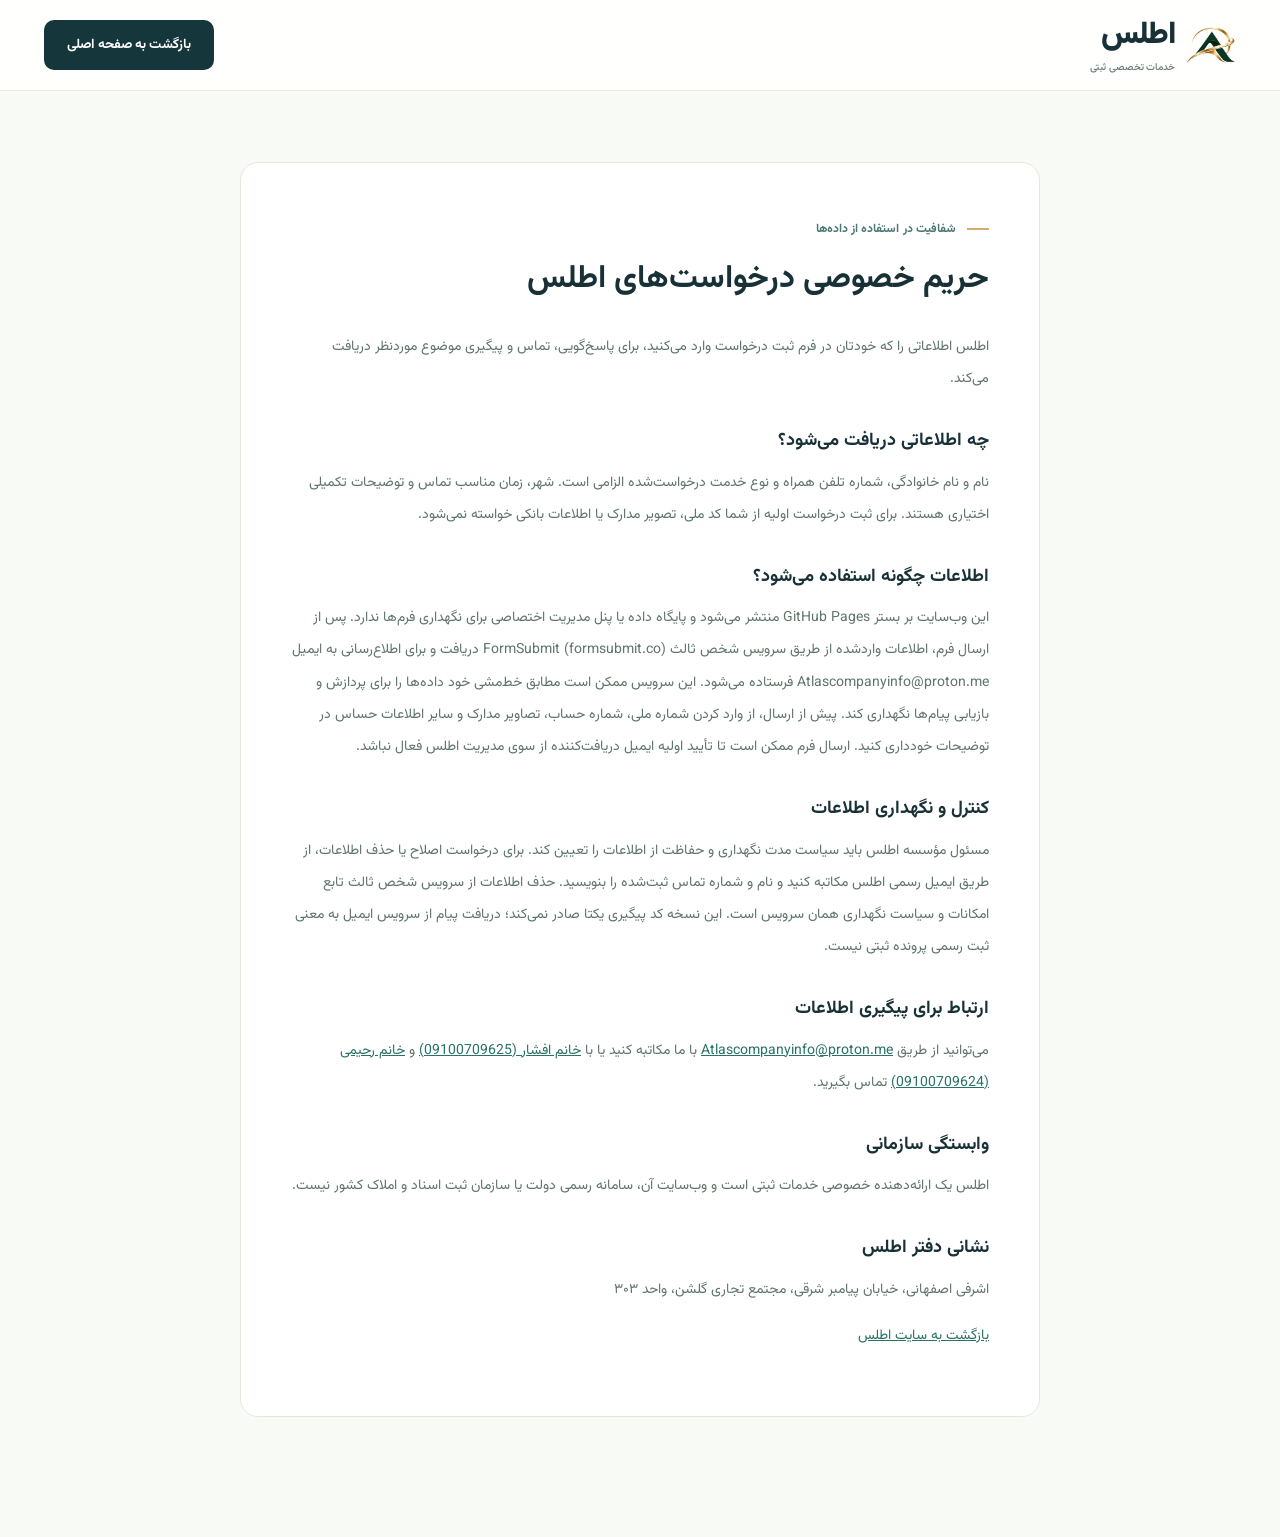
==== privacy.html @ 928f332f "v.1" ====
<!doctype html><html lang="fa" dir="rtl"><head><meta charset="utf-8"><meta name="viewport" content="width=device-width, initial-scale=1"><meta name="robots" content="noindex"><title>حریم خصوصی | اطلس</title><link rel="preconnect" href="https://fonts.googleapis.com"><link rel="preconnect" href="https://fonts.gstatic.com" crossorigin><link href="https://fonts.googleapis.com/css2?family=Vazirmatn:wght@300;400;500;600;700;800;900&display=swap" rel="stylesheet"><link rel="stylesheet" href="assets/style.css"><link rel="icon" href="assets/favicon.png" type="image/png"></head><body><header class="site-header"><div class="container header-inner"><a class="brand" href="index.html"><span class="brand-mark brand-mark--logo" aria-hidden="true"><img src="assets/atlas-mark.webp" alt="" width="50" height="50" /></span><span class="brand-text"><strong>اطلس</strong><small>خدمات تخصصی ثبتی</small></span></a><a class="button button--header" href="index.html">بازگشت به صفحه اصلی</a></div></header><main class="privacy-main"><div class="container"><article class="privacy-article"><div class="eyebrow eyebrow--dark"><span class="eyebrow__line"></span> شفافیت در استفاده از داده‌ها</div><h1>حریم خصوصی درخواست‌های اطلس</h1><p>اطلس اطلاعاتی را که خودتان در فرم ثبت درخواست وارد می‌کنید، برای پاسخ‌گویی، تماس و پیگیری موضوع موردنظر دریافت می‌کند.</p><h2>چه اطلاعاتی دریافت می‌شود؟</h2><p>نام و نام خانوادگی، شماره تلفن همراه و نوع خدمت درخواست‌شده الزامی است. شهر، زمان مناسب تماس و توضیحات تکمیلی اختیاری هستند. برای ثبت درخواست اولیه از شما کد ملی، تصویر مدارک یا اطلاعات بانکی خواسته نمی‌شود.</p><h2>اطلاعات چگونه استفاده می‌شود؟</h2><p>این وب‌سایت بر بستر GitHub Pages منتشر می‌شود و پایگاه داده یا پنل مدیریت اختصاصی برای نگهداری فرم‌ها ندارد. پس از ارسال فرم، اطلاعات واردشده از طریق سرویس شخص ثالث FormSubmit (formsubmit.co) دریافت و برای اطلاع‌رسانی به ایمیل Atlascompanyinfo@proton.me فرستاده می‌شود. این سرویس ممکن است مطابق خط‌مشی خود داده‌ها را برای پردازش و بازیابی پیام‌ها نگهداری کند. پیش از ارسال، از وارد کردن شماره ملی، شماره حساب، تصاویر مدارک و سایر اطلاعات حساس در توضیحات خودداری کنید. ارسال فرم ممکن است تا تأیید اولیه ایمیل دریافت‌کننده از سوی مدیریت اطلس فعال نباشد.</p><h2>کنترل و نگهداری اطلاعات</h2><p>مسئول مؤسسه اطلس باید سیاست مدت نگهداری و حفاظت از اطلاعات را تعیین کند. برای درخواست اصلاح یا حذف اطلاعات، از طریق ایمیل رسمی اطلس مکاتبه کنید و نام و شماره تماس ثبت‌شده را بنویسید. حذف اطلاعات از سرویس شخص ثالث تابع امکانات و سیاست نگهداری همان سرویس است. این نسخه کد پیگیری یکتا صادر نمی‌کند؛ دریافت پیام از سرویس ایمیل به معنی ثبت رسمی پرونده ثبتی نیست.</p><h2>ارتباط برای پیگیری اطلاعات</h2><p>می‌توانید از طریق <a href="mailto:Atlascompanyinfo@proton.me">Atlascompanyinfo@proton.me</a> با ما مکاتبه کنید یا با <a href="tel:+989100709625">خانم افشار (09100709625)</a> و <a href="tel:+989100709624">خانم رحیمی (09100709624)</a> تماس بگیرید.</p><h2>وابستگی سازمانی</h2><p>اطلس یک ارائه‌دهنده خصوصی خدمات ثبتی است و وب‌سایت آن، سامانه رسمی دولت یا سازمان ثبت اسناد و املاک کشور نیست.</p><h2>نشانی دفتر اطلس</h2><p>اشرفی اصفهانی، خیابان پیامبر شرقی، مجتمع تجاری گلشن، واحد ۳۰۳</p><p><a href="index.html">بازگشت به سایت اطلس</a></p></article></div></main></body></html>
---- assets/style.css ----
:root{--atlas-font:"Vazirmatn","Noto Sans Arabic",Tahoma,Arial,sans-serif;--forest:#15363a;--forest-dark:#102d31;--forest-ink:#0d262a;--teal:#28686a;--gold:#d0ad73;--gold-light:#e9cf9d;--sand:#f7f7f2;--warm:#f5f0e6;--paper:#fffefa;--white:#fff;--ink:#183137;--ink-mid:#48595b;--muted:#69797a;--line:#e4e9e5;--light-green:#e5f0ec;--radius:18px;--shadow:0 22px 55px rgba(16,48,49,.075)}
*,*::before,*::after{box-sizing:border-box}
html{scroll-behavior:smooth;scroll-padding-top:110px}
body{margin:0;background:var(--white);font-family:var(--atlas-font);color:var(--ink);line-height:1.85;font-size:15px;-webkit-font-smoothing:antialiased}
a{text-decoration:none;color:inherit}button,input,textarea,select{font:inherit;font-family:var(--atlas-font)}button{cursor:pointer}svg{display:block}::selection{color:var(--forest-dark);background:#d5e9db}
.container{width:min(100% - 64px,1192px);margin-inline:auto}
.icon{height:22px;width:22px;flex:none;stroke:currentColor;fill:none;stroke-linecap:round;stroke-linejoin:round;stroke-width:1.75}
.icon--small{height:17px;width:17px}.icon--tiny{height:14px;width:14px}
.skip-link{position:fixed;z-index:2000;top:-100px;right:20px;background:var(--white);padding:12px 18px;border:2px solid var(--gold)}.skip-link:focus{top:12px}
:focus-visible{outline:3px solid #c99c52;outline-offset:4px}
.announcement{background:var(--forest-dark);color:#d3dfd9;font-size:12px}
.announcement__inner{display:flex;justify-content:space-between;align-items:center;gap:15px;min-height:39px}
.announcement__tag{font-weight:500}.announcement__star{color:var(--gold);margin-inline-end:8px}.announcement a{display:inline-flex;align-items:center;gap:8px;transition:color .2s}.announcement a:hover{color:var(--gold-light)}
.site-header{height:90px;background:rgba(255,255,253,.98);position:sticky;top:0;z-index:110;box-shadow:0 1px 0 rgba(16,45,49,.06)}
.header-inner{height:100%;display:flex;align-items:center;justify-content:space-between;gap:34px}
.brand{display:inline-flex;align-items:center;gap:11px;min-width:max-content}.brand-mark{display:inline-flex;width:50px;height:50px;border-radius:15px;position:relative;align-items:center;justify-content:center;background:var(--forest);overflow:hidden}
.brand-mark::before{content:"";position:absolute;width:30px;height:30px;border:1.8px solid var(--gold-light);border-radius:50%;transform:rotate(-23deg)}
.brand-mark__orb{width:14px;height:30px;border:1.5px solid var(--gold-light);border-radius:50%;transform:rotate(27deg);position:absolute}.brand-mark__line{height:1.5px;width:30px;background:var(--gold-light);position:absolute;transform:rotate(-17deg)}
.brand-mark::after{content:"";position:absolute;width:6px;height:6px;border-radius:50%;background:var(--gold-light);right:10px;top:10px}
.brand-text{display:flex;flex-direction:column;line-height:1.3;gap:5px}.brand-text strong{font-weight:900;letter-spacing:-.9px;font-size:31px}.brand-text small{font-size:10px;font-weight:500;color:var(--muted);letter-spacing:-.1px}
.primary-nav{display:flex;align-items:center;gap:38px;margin-right:auto}.primary-nav a{font-size:13px;font-weight:600;color:#45565a;transition:color .2s}.primary-nav a:hover{color:#ba884b}
.button{display:inline-flex;align-items:center;justify-content:center;gap:14px;border:1px solid transparent;border-radius:10px;padding:12px 24px;font-weight:700;font-size:13.5px;line-height:1.8;transition:transform .22s,background .22s,box-shadow .22s,border-color .22s;color:var(--forest-dark)}
.button:hover{transform:translateY(-2px)}.button--header{background:var(--forest);color:var(--white);min-height:47px;padding-inline:22px}.button--header:hover{background:var(--teal)}.menu-toggle{display:none;border:0;background:none;padding:13px}
.menu-toggle span{display:block;width:23px;height:2px;background:var(--forest);margin:5px 0;border-radius:2px;transition:transform .2s,opacity .2s}
.hero{background:var(--warm);position:relative;overflow:hidden}.hero-grain{position:absolute;inset:0;opacity:.45;pointer-events:none;background-image:linear-gradient(90deg,rgba(255,255,255,.25) 1px,transparent 1px),linear-gradient(rgba(255,255,255,.2) 1px,transparent 1px);background-size:78px 78px}
.hero-grid{display:grid;grid-template-columns:1.06fr .94fr;align-items:center;gap:52px;min-height:620px;padding-block:72px 81px;position:relative}
.hero-content{padding:16px 0 12px;position:relative;z-index:1}.eyebrow{display:inline-flex;align-items:center;gap:11px;letter-spacing:.05px;font-size:12px;font-weight:700;color:#64877f}.eyebrow__line{width:22px;height:2px;background:var(--gold);display:inline-block}.eyebrow--dark{color:#4a7773}.eyebrow--light{color:#dec69a}
h1,h2,h3,p{margin-top:0}.hero h1{font-size:clamp(36px,3.55vw,57px);line-height:1.62;letter-spacing:-2.25px;margin:19px 0 19px;font-weight:900;color:var(--forest-dark);max-width:630px}.hero h1 span{display:block;color:#b28b55}
.hero-description{font-size:15.5px;line-height:2.18;color:#61706b;max-width:505px;margin-bottom:29px;font-weight:400}
.hero-actions{display:flex;gap:17px;align-items:center;flex-wrap:wrap}.button--primary{background:var(--forest);color:white;box-shadow:0 8px 19px rgba(16,45,49,.16)}.button--primary:hover{background:var(--teal);box-shadow:0 13px 23px rgba(16,45,49,.20)}.button--large{min-height:56px;padding-inline:27px}.button--text{color:#324b4b;background:transparent;padding-inline:10px}.button--text:hover{color:#9c7749}
.hero-notes{display:flex;gap:21px;align-items:center;margin-top:45px;color:#63726b;font-size:11.5px}.hero-note{display:flex;gap:9px;align-items:center;white-space:nowrap}.note-check{display:inline-grid;place-items:center;width:24px;height:24px;border:1px solid #b7d1c5;color:#487c70;border-radius:50%}.hero-notes__divider{width:1px;height:20px;background:#d6d4c9}
.hero-art{height:485px;position:relative;filter:drop-shadow(0 28px 38px rgba(24,51,45,.13))}.hero-art__inner{position:absolute;inset:0;border-radius:100px 9px 100px 9px;background:linear-gradient(135deg,#254d4d,#15373d 55%,#0a282d);overflow:hidden;isolation:isolate}
.hero-art__inner::before{content:"";position:absolute;inset:0;background:radial-gradient(ellipse at 55% 48%,rgba(154,175,155,.16),transparent 48%),repeating-linear-gradient(0deg,transparent 0 52px,rgba(239,218,178,.055) 53px 54px);z-index:-1}.hero-art__inner::after{content:"";position:absolute;width:600px;height:600px;border:1px solid rgba(236,220,185,.14);border-radius:50%;top:50%;left:50%;transform:translate(-50%,-50%);z-index:-1}
.hero-art__crown{font-family:Arial,sans-serif;color:#d8c096;position:absolute;top:34px;left:39px;letter-spacing:3px;font-size:9px;font-weight:600;direction:ltr}
.orbit{position:absolute;border:1px solid rgba(222,199,147,.4);border-radius:50%;top:51%;left:50%;transform:translate(-50%,-50%) rotate(-27deg)}.orbit--outer{height:365px;width:365px}.orbit--middle{height:280px;width:390px;transform:translate(-50%,-50%) rotate(32deg);border-color:rgba(222,199,147,.23)}
.orbital-dot{position:absolute;width:9px;height:9px;background:var(--gold-light);border-radius:50%;box-shadow:0 0 0 7px rgba(220,190,137,.12)}.orbital-dot--one{top:99px;right:117px}.orbital-dot--two{bottom:110px;left:94px;width:5px;height:5px}
.hero-orb{position:absolute;top:50%;left:50%;transform:translate(-50%,-50%);width:218px;height:218px;border-radius:50%;border:2px solid rgba(240,220,174,.7);display:flex;align-items:center;justify-content:center;flex-direction:column;background:radial-gradient(circle at 25% 22%,#577878,#1d484b 55%,#0d3035);box-shadow:inset -12px -16px 40px rgba(6,25,29,.38),0 30px 65px rgba(5,23,27,.4);overflow:hidden}
.hero-orb::before,.hero-orb::after{content:"";position:absolute;inset:0;border:1px solid rgba(231,219,189,.23);border-radius:50%;transform:scaleX(.38)}.hero-orb::after{transform:rotate(90deg) scaleX(.38)}.hero-orb__axis{width:100%;height:1px;background:rgba(231,219,189,.26);position:absolute;transform:rotate(-18deg)}.hero-orb__vertical{height:100%;width:1px;background:rgba(231,219,189,.16);position:absolute;transform:rotate(-18deg)}.hero-orb__horizontal{width:100%;height:1px;background:rgba(231,219,189,.16);position:absolute;transform:rotate(15deg)}
.hero-orb strong{z-index:1;color:#f3dfb7;font-size:45px;font-weight:900;text-shadow:0 5px 25px #123135}.hero-orb small{z-index:1;direction:ltr;font-family:Arial,sans-serif;letter-spacing:7px;font-size:10px;color:#ecddc2;margin-top:-8px;padding-left:6px}
.art-label{position:absolute;z-index:3;box-shadow:0 16px 40px rgba(6,26,28,.28)}.art-label--top{top:85px;right:15px;display:flex;gap:12px;align-items:center;background:#fefcf7;padding:14px 18px;border-radius:13px 5px 13px 13px;transform:translateX(5px)}.art-label__circle{display:grid;place-items:center;width:41px;height:41px;border-radius:50%;background:#e7f0e8;color:#477664}.art-label--top strong,.art-label--top small{display:block}.art-label--top strong{font-size:13px;color:#1c3437}.art-label--top small{font-size:10px;color:#7b8985;margin-top:2px}
.art-label--bottom{bottom:37px;left:24px;background:#fdf9ef;border-radius:10px;padding:15px 20px 13px;width:196px;color:var(--forest);display:flex;align-items:center;gap:7px;flex-wrap:wrap}.art-label__number{font-family:var(--atlas-font);font-weight:800;font-size:19px;line-height:1}.art-label__number em{font-style:normal;color:#9aada4;font-size:10px;font-weight:500}.art-label__bar{height:3px;flex:1;background:#dce5d9;border-radius:20px}.art-label__bar i{display:block;height:100%;width:33%;background:#bd965a;border-radius:20px}.art-label__desc{font-size:10px;color:#79837a;width:100%}.hero-art__corner{position:absolute;color:rgba(246,229,198,.45);font-size:19px;font-weight:300}.hero-art__corner--a{bottom:25px;right:40px}.hero-art__corner--b{top:76px;left:39px}
.hero-bottom-line{height:1px;background:#e5e3db}
.assurance{border-bottom:1px solid var(--line);background:#fff}.assurance-grid{display:grid;grid-template-columns:repeat(3,1fr);gap:0;min-height:94px;align-items:center}.assurance-item{display:flex;align-items:center;justify-content:center;gap:15px;font-size:12.5px;font-weight:600;color:#506561;padding-inline:22px}.assurance-item:not(:last-child){border-left:1px solid var(--line)}.assurance-item .icon{color:#64948a;width:23px;height:23px}
.section{padding:106px 0}.section-head{display:flex;align-items:flex-end;justify-content:space-between;gap:40px;margin-bottom:39px}.section-head h2,.why-content h2,.faq-heading h2{font-size:clamp(27px,2.5vw,38px);font-weight:900;line-height:1.65;letter-spacing:-1.1px;margin:10px 0 0}.section-head h2 span,.why-content h2 span,.faq-heading h2 span{color:#bb955c}.section-head>p{max-width:390px;color:#75817c;font-size:13.5px;line-height:2.15;margin:0 0 3px}
.services-section{background:#fbfcf9}.services-grid{display:grid;grid-template-columns:repeat(3,minmax(0,1fr));gap:18px}.service-card{background:white;border:1px solid #e6ebe6;border-radius:15px;padding:27px 25px 24px;min-height:270px;display:flex;flex-direction:column;transition:border-color .25s,box-shadow .25s,transform .25s}.service-card:hover{transform:translateY(-5px);border-color:#c9d8cd;box-shadow:var(--shadow)}
.service-card__top{display:flex;align-items:flex-start;justify-content:space-between;gap:10px}.service-icon{display:grid;place-items:center;width:56px;height:56px;border-radius:13px;background:#e8f2ed;color:#316a68}.service-icon .icon{width:27px;height:27px;stroke-width:1.5}.service-num{font-size:10px;color:#94a09c;direction:ltr;text-align:left;white-space:nowrap}.service-card h3{margin:20px 0 9px;font-size:18px;font-weight:800;letter-spacing:-.35px}.service-card p{margin:0 0 18px;color:#76847e;font-size:12.5px;line-height:2.05;flex:1}.service-link{font-size:12.5px;color:#2d6d67;display:inline-flex;gap:11px;align-items:center;align-self:flex-start;font-weight:800;transition:gap .2s,color .2s}.service-link:hover{gap:16px;color:#b4894b}
.service-footnote{margin-top:22px;display:flex;align-items:center;gap:12px;border-radius:12px;background:#edf3ee;padding:15px 20px;font-size:12.5px;color:#506a5f}.service-footnote__icon{display:inline-grid;place-items:center;width:32px;height:32px;border-radius:9px;background:#dce9de;color:#427263}.service-footnote__icon .icon{width:19px;height:19px}.service-footnote a{display:inline-flex;align-items:center;gap:8px;font-weight:800;color:#246b61}.service-footnote a:hover{text-decoration:underline}
.why-section{background:#fff}.why-grid{display:grid;grid-template-columns:.82fr 1.18fr;gap:90px;align-items:center}.why-panel{min-height:460px;border-radius:14px;background:#183b3e;position:relative;overflow:hidden;color:#eed3a5;padding:32px;display:flex;flex-direction:column;justify-content:space-between;box-shadow:0 30px 60px rgba(22,53,55,.14)}.why-panel::before{content:"";position:absolute;inset:-130px;border:1px solid #a6b7a52b;border-radius:50%;box-shadow:0 0 0 56px #a6b7a515,0 0 0 112px #a6b7a511,0 0 0 166px #a6b7a50b}.why-panel::after{content:"";position:absolute;width:260px;height:260px;border-radius:50%;border:1px solid rgba(239,209,158,.3);top:46%;left:50%;transform:translate(-50%,-50%) rotate(-30deg) scaleX(.5)}.why-panel__top{font-family:Arial,sans-serif;direction:ltr;letter-spacing:2.3px;font-size:9px;opacity:.8}.why-panel__bottom{display:flex;justify-content:space-between;gap:20px;border-top:1px solid rgba(243,221,186,.22);padding-top:16px;font-size:12px;color:#c7d3cc}.why-panel__bottom span:first-child{font-size:22px;font-weight:900;color:#ead3a7}
.why-content h2{max-width:520px;margin-top:14px}.why-content h2 span{display:block}.why-intro{color:#718079;font-size:14px;line-height:2.2;max-width:595px;margin:17px 0 26px}.why-features{display:flex;flex-direction:column}.why-feature{display:flex;gap:19px;padding:17px 0;border-bottom:1px solid #e9eee9}.why-feature__number{font-family:var(--atlas-font);color:#c9a875;font-size:13px;font-weight:700;direction:ltr;padding-top:6px}.why-feature h3{font-size:15px;font-weight:800;margin:0 0 3px}.why-feature p{font-size:12.5px;color:#83908b;line-height:2;margin:0}
.steps-section{background:#f5f7f3}.section-head--center{display:flex;flex-direction:column;align-items:center;gap:0;text-align:center}.section-head--center h2{margin-top:5px}.section-head--center p{font-size:13px;margin:11px 0 0;color:#7e8984;max-width:500px}.steps-grid{display:grid;grid-template-columns:repeat(3,1fr);gap:22px}.step-card{background:#fff;padding:28px 27px 29px;border:1px solid #e7ece7;border-radius:15px;position:relative;min-height:215px}.step-card::after{content:"";position:absolute;top:60px;left:-26px;width:27px;border-top:1px dashed #b8ccbd}.step-card:last-child::after{display:none}.step-card__index{position:absolute;left:25px;top:20px;font-size:30px;font-weight:800;color:#e9eeea;direction:ltr}.step-card__icon{display:grid;place-items:center;border-radius:12px;background:#eaf1eb;color:#467d6b;width:50px;height:50px;margin-bottom:23px}.step-card h3{font-size:17px;margin:0 0 6px;font-weight:800}.step-card p{font-size:12.5px;color:#7e8b84;line-height:2.05;margin:0}
.request-section{background:var(--forest-dark);padding:100px 0 108px;position:relative;overflow:hidden}.request-section::before{content:"";position:absolute;width:800px;height:800px;border-radius:50%;border:1px solid rgba(224,212,173,.1);right:-320px;top:-160px;box-shadow:0 0 0 100px rgba(222,208,173,.025),0 0 0 200px rgba(222,208,173,.017)}.request-grid{display:grid;grid-template-columns:.92fr 1.08fr;gap:80px;align-items:start;position:relative}.request-copy{padding-top:36px;color:#d5e4df;position:relative;min-height:500px}.request-copy h2{font-size:clamp(30px,3.1vw,45px);font-weight:900;letter-spacing:-1.3px;line-height:1.75;margin:19px 0 17px;color:white}.request-copy h2 span{display:block;color:var(--gold-light)}.request-copy>p{max-width:485px;color:#b8cac4;font-size:14px;line-height:2.3}.request-advantages{display:flex;flex-direction:column;gap:16px;margin-top:35px}.request-advantages>div{display:flex;align-items:center;gap:13px;font-size:12.5px;font-weight:600;color:#d2e2db}.request-advantages .icon{color:#d6b880;width:21px;height:21px}.request-decor{position:absolute;bottom:-10px;left:20px;direction:ltr;color:rgba(225,227,205,.065);font-family:Georgia,serif;font-size:93px;font-weight:bold;letter-spacing:15px;line-height:1;pointer-events:none}.request-decor span{font-family:Arial,sans-serif;font-size:31px;vertical-align:top}
.form-card{background:#fff;border-radius:18px;padding:32px;box-shadow:0 27px 70px rgba(0,13,17,.16)}.form-card__header{display:flex;align-items:center;justify-content:space-between;border-bottom:1px solid #e7ede9;padding-bottom:21px;margin-bottom:22px}.form-card__label{display:block;color:#609085;font-size:11.5px;font-weight:700;margin-bottom:3px}.form-card__header h3{font-size:22px;margin:0;font-weight:900}.form-card__header-icon{width:45px;height:45px;border-radius:13px;background:#ecf4ed;color:#40796f;display:grid;place-items:center}.form-card__header-icon .icon{width:24px;height:24px}
.field-grid{display:grid;grid-template-columns:1fr 1fr;gap:15px}.form-field{display:flex;flex-direction:column;gap:7px;margin-bottom:17px;min-width:0}.form-field label{font-size:12px;font-weight:800;color:#334849}.form-field label span:not(.optional){color:#cb8768}.form-field label .optional{color:#a5afa7;font-size:10px;font-weight:500}.form-field input,.form-field select,.form-field textarea{background:#fbfcfa;border:1px solid #dce6df;border-radius:9px;width:100%;min-width:0;padding:12px 13px;color:#294444;outline:none;transition:border-color .2s,box-shadow .2s;font-size:12.5px;line-height:1.8}.form-field input,.form-field select{height:47px}.form-field input:focus,.form-field select:focus,.form-field textarea:focus{border-color:#7fa89b;box-shadow:0 0 0 3px #ddece5}.form-field input::placeholder,.form-field textarea::placeholder{color:#a5b1aa}.form-field textarea{resize:vertical;min-height:88px;max-height:220px}.form-field input[dir=ltr]{direction:ltr;text-align:right}.select-wrap{position:relative}.select-wrap select{appearance:none;cursor:pointer;padding-left:33px}.select-wrap>.icon{position:absolute;left:12px;top:50%;transform:translateY(-50%);color:#8fa49b;pointer-events:none}
.trap-field{position:absolute!important;left:-9999px!important;width:1px!important;height:1px!important;overflow:hidden!important}.privacy-agreement{display:flex;gap:10px;align-items:flex-start;margin-top:0;margin-bottom:18px;color:#72837b;font-size:10.8px;line-height:2;cursor:pointer}.privacy-agreement input{flex:none;accent-color:#2e7569;width:17px;height:17px;margin:5px 0 0}.privacy-agreement a{color:#2f746a;text-decoration:underline;text-underline-offset:3px}.button--form{width:100%;background:#1b5556;color:#fff;padding:14px 25px;font-size:14px;min-height:55px;box-shadow:0 9px 23px rgba(24,75,74,.16)}.button--form:hover{background:#287271}.button--form[disabled]{opacity:.65;cursor:wait;transform:none}.form-card__footer{text-align:center;color:#9aa9a1;display:flex;align-items:center;justify-content:center;gap:7px;font-size:10.5px;margin:16px 0 0}.form-message{border-radius:9px;padding:13px 15px;margin:0 0 14px;font-size:12px;line-height:2}.form-message[data-kind=success]{background:#e7f4e9;color:#27684c;border:1px solid #c5e6cc}.form-message[data-kind=error]{background:#fff0ee;color:#a43933;border:1px solid #f3d1ca}.form-message[hidden]{display:none}
.faq-section{background:white}.faq-grid{display:grid;grid-template-columns:.76fr 1.24fr;gap:100px;align-items:start}.faq-heading p{color:#7f8b86;max-width:320px;font-size:13px;line-height:2.15;margin:14px 0 25px}.button--outline{border-color:#d3ded4;background:#fff;color:#2d6b63}.button--outline:hover{border-color:#548a79;background:#f4f9f5}.faq-list{border-top:1px solid var(--line)}.faq-list details{border-bottom:1px solid var(--line);padding:0 4px}.faq-list summary{list-style:none;display:flex;align-items:center;justify-content:space-between;gap:20px;padding:22px 0;cursor:pointer;color:#354e4e;font-size:14px;font-weight:700}.faq-list summary::-webkit-details-marker{display:none}.faq-list details p{font-size:12.5px;color:#7c8b83;line-height:2.15;margin:-3px 0 22px;max-width:610px}.faq-plus{height:28px;width:28px;min-width:28px;border-radius:50%;background:#eff5f0;position:relative}.faq-plus::before,.faq-plus::after{content:"";position:absolute;background:#4c776a;top:50%;left:50%;transform:translate(-50%,-50%);height:1.5px;width:10px}.faq-plus::after{transform:translate(-50%,-50%) rotate(90deg);transition:transform .2s}.faq-list details[open] .faq-plus::after{transform:translate(-50%,-50%) rotate(0)}
.last-cta{background:#d3b47e;color:#1b3431}.last-cta__inner{min-height:157px;display:flex;align-items:center;justify-content:space-between;gap:25px}.last-cta span{font-size:12px;font-weight:700;color:#42605a}.last-cta h2{font-size:25px;font-weight:900;margin:3px 0 0;letter-spacing:-.6px}.button--cream{background:#15373a;color:white;min-height:51px}.button--cream:hover{background:#2b6462}
.site-footer{background:#112c30;color:#d8e5dc;padding-top:76px}.footer-main{display:grid;grid-template-columns:1.5fr .68fr .75fr 1.08fr;gap:65px;padding-bottom:68px}.brand--footer .brand-mark{background:#284c4b;border:1px solid rgba(237,218,186,.15)}.brand--footer .brand-text strong{color:#f7f4e9}.brand--footer .brand-text small{color:#b7cac1}.footer-brand p{font-size:12.5px;line-height:2.2;max-width:280px;color:#a9bcb4;margin:18px 0 0}.footer-main h3{font-size:13px;color:#f7f8ee;margin:10px 0 21px;font-weight:800}.footer-links{display:flex;flex-direction:column;align-items:flex-start;gap:11px}.footer-links h3{margin-bottom:9px}.footer-links a{font-size:12px;color:#abbbb5;transition:color .2s}.footer-links a:hover,.footer-contact a:hover{color:#e3c68d}.footer-contact p{font-size:12px;color:#b4c4bc;line-height:2.2;margin:0 0 18px}.footer-request{color:#ebd6ad;display:inline-flex;align-items:center;gap:9px;font-size:12px;font-weight:700}.footer-bottom{border-top:1px solid #2a4849;padding-block:22px;display:flex;justify-content:space-between;align-items:center;gap:20px;color:#90a69d;font-size:10.5px}.footer-bottom a{color:#e4d0a7}
/* Privacy page */
.privacy-main{background:#f8faf6;padding:72px 0 120px;min-height:65vh}.privacy-article{max-width:800px;background:white;border:1px solid #e1e9df;padding:50px;border-radius:18px;margin:auto}.privacy-article h1{font-size:32px;margin:9px 0 22px}.privacy-article h2{font-size:18px;margin:30px 0 8px}.privacy-article p{color:#60756a;font-size:14px;line-height:2.3}.privacy-article a{color:#287267;text-decoration:underline}
@media (max-width:1120px){.container{width:min(100% - 44px,1100px)}.primary-nav{gap:22px}.hero-grid{gap:32px;min-height:570px}.hero h1{font-size:43px}.hero-art{height:445px}.hero-notes{gap:12px;font-size:10px}.why-grid{gap:55px}.request-grid{gap:38px}.faq-grid{gap:50px}.footer-main{gap:32px}}
@media (max-width:900px){.site-header{height:76px}.primary-nav{gap:13px}.primary-nav a{font-size:11px}.button--header{padding-inline:14px;font-size:12px}.brand-text strong{font-size:27px}.brand-mark{width:44px;height:44px}.hero-grid{min-height:auto;padding-block:66px;gap:26px}.hero h1{font-size:38px;letter-spacing:-1.3px}.hero-description{font-size:13px}.hero-art{height:370px}.hero-art__inner{border-radius:68px 8px 68px 8px}.orbit--outer{height:270px;width:270px}.orbit--middle{height:230px;width:300px}.hero-orb{width:173px;height:173px}.hero-orb strong{font-size:36px}.art-label--top{top:48px;right:7px}.art-label--bottom{left:10px;bottom:20px}.services-grid{grid-template-columns:repeat(2,minmax(0,1fr))}.why-grid{grid-template-columns:.84fr 1.16fr;gap:30px}.why-panel{min-height:390px;padding:24px}.why-panel__bottom{font-size:10px}.section{padding:77px 0}.request-grid{grid-template-columns:.88fr 1.12fr;gap:25px}.form-card{padding:23px}.field-grid{grid-template-columns:1fr}.request-copy h2{font-size:33px}.footer-main{grid-template-columns:1.3fr 1fr 1fr;gap:35px}.footer-contact{grid-column:2 / 4}}
@media (max-width:700px){html{scroll-padding-top:75px}.container{width:min(100% - 34px,600px)}.announcement{font-size:10px}.announcement__inner{min-height:36px}.announcement__tag{display:none}.announcement a{margin-inline:auto}.site-header{height:72px}.brand-mark{width:41px;height:41px;border-radius:12px}.brand-text strong{font-size:27px}.brand-text small{font-size:9px}.button--header{margin-inline-start:auto;min-height:38px;padding:6px 13px;border-radius:8px;font-size:11px;gap:5px}.button--header .icon{display:none}.menu-toggle{display:block;margin-inline-start:1px}.primary-nav{display:none;position:absolute;top:72px;right:0;left:0;background:#fff;flex-direction:column;align-items:stretch;padding:14px 24px 25px;gap:0;box-shadow:0 15px 22px rgba(12,49,49,.13)}.primary-nav a{font-size:13px;padding:12px;border-bottom:1px solid #edf0ec}.nav-open .primary-nav{display:flex}.nav-open .menu-toggle span:nth-child(1){transform:translateY(7px) rotate(45deg)}.nav-open .menu-toggle span:nth-child(2){opacity:0}.nav-open .menu-toggle span:nth-child(3){transform:translateY(-7px) rotate(-45deg)}
.hero-grid{grid-template-columns:1fr;gap:30px;padding-top:45px;padding-bottom:50px}.hero-content{padding:0}.hero h1{font-size:clamp(34px,8.5vw,44px);line-height:1.58;letter-spacing:-1.6px;margin:13px 0 16px}.hero-description{font-size:13.4px;line-height:2.2;max-width:570px}.hero-actions{gap:9px}.button--large{min-height:52px;padding-inline:17px;font-size:12px}.button--text{font-size:11px;padding-inline:8px}.hero-notes{margin-top:23px;gap:12px;flex-wrap:wrap}.hero-notes__divider{display:none}.hero-note{font-size:10px}.hero-art{height:345px;width:100%;max-width:500px;margin:auto}.hero-art__inner{border-radius:70px 8px 70px 8px}.hero-art__crown{top:20px;left:23px;font-size:8px;letter-spacing:1.8px}.art-label--top{top:38px;right:7px;padding:9px 13px}.art-label__circle{width:34px;height:34px}.art-label__circle .icon{width:18px;height:18px}.art-label--top strong{font-size:11px}.art-label--top small{font-size:9px}.art-label--bottom{bottom:17px;left:15px;width:172px;padding:12px}.hero-orb{height:180px;width:180px}.orbit--outer{width:288px;height:288px}.assurance-grid{grid-template-columns:1fr;gap:0;padding-block:14px}.assurance-item{justify-content:flex-start;padding:11px 0;font-size:11.5px}.assurance-item:not(:last-child){border-left:0;border-bottom:1px solid #edf1ed}.assurance-item .icon{width:19px;height:19px}
.section{padding:69px 0}.section-head{display:block;margin-bottom:28px}.section-head h2,.why-content h2,.faq-heading h2{font-size:30px}.section-head>p{margin-top:12px;font-size:12.5px}.services-grid{grid-template-columns:1fr;gap:12px}.service-card{min-height:0;padding:24px 22px}.service-card h3{margin-top:13px;font-size:18px}.service-card p{font-size:12px;margin-bottom:14px}.service-icon{width:48px;height:48px}.service-icon .icon{width:24px;height:24px}.service-footnote{flex-wrap:wrap;gap:8px;font-size:11px}.service-footnote a{width:100%;margin-inline-start:40px}.why-grid{grid-template-columns:1fr;gap:31px}.why-panel{min-height:335px;order:2}.why-content{order:1}.why-content h2 span{display:inline}.why-intro{font-size:12.8px;margin:13px 0 15px}.why-feature{padding:14px 0}.why-feature h3{font-size:14px}.why-feature p{font-size:12px}.steps-grid{grid-template-columns:1fr;gap:13px}.step-card{min-height:0;padding:23px 24px}.step-card::after{display:none}.step-card__icon{width:42px;height:42px;margin-bottom:12px}.step-card h3{font-size:15px}.step-card p{font-size:12px}.step-card__index{font-size:25px}.request-section{padding:58px 0 63px}.request-grid{grid-template-columns:1fr;gap:30px}.request-copy{min-height:0;padding:0}.request-copy h2{font-size:30px;line-height:1.65}.request-copy>p{font-size:12.5px}.request-advantages{gap:10px;margin-top:20px}.request-advantages>div{font-size:11px}.request-decor{display:none}.form-card{padding:22px 20px;border-radius:15px}.form-card__header{padding-bottom:17px}.form-card__header h3{font-size:20px}.field-grid{grid-template-columns:1fr}.form-field{margin-bottom:13px}.form-field input,.form-field select{height:47px}.privacy-agreement{font-size:10.5px}.faq-grid{grid-template-columns:1fr;gap:28px}.faq-heading p{max-width:none}.faq-list summary{font-size:12.5px;padding:19px 0}.faq-list details p{font-size:12px}.last-cta__inner{min-height:0;padding-block:29px;flex-direction:column;align-items:flex-start;gap:17px}.last-cta h2{font-size:21px}.button--cream{width:100%}.site-footer{padding-top:44px}.footer-main{grid-template-columns:1fr 1fr;gap:27px 22px;padding-bottom:38px}.footer-brand{grid-column:1 / -1}.footer-brand p{max-width:430px}.footer-contact{grid-column:1 / -1}.footer-main h3{margin:0 0 15px}.footer-links{gap:10px}.footer-bottom{display:flex;flex-wrap:wrap;gap:10px;padding-block:18px;font-size:10px}.footer-bottom span:nth-child(2){width:100%;order:3}.privacy-main{padding:35px 0 65px}.privacy-article{padding:27px 22px}.privacy-article h1{font-size:25px}}
@media (max-width:390px){.container{width:calc(100% - 28px)}.hero h1{font-size:31px}.hero-art{height:307px}.hero-orb{width:148px;height:148px}.hero-orb strong{font-size:32px}.orbit--outer{width:250px;height:250px}.orbit--middle{width:260px;height:210px}.art-label--bottom{width:149px;bottom:11px;left:9px}.hero-notes{align-items:flex-start;flex-direction:column}.form-card{padding:18px 15px}}
@media (prefers-reduced-motion:reduce){html{scroll-behavior:auto}*,*::before,*::after{transition-duration:.01ms!important;animation-duration:.01ms!important}}

/* ATLAS v2: official logo and office information. */
.brand-mark--logo,.brand--footer .brand-mark--logo{background:transparent;border:0;border-radius:0;overflow:visible}
.brand-mark--logo::before,.brand-mark--logo::after{content:none;display:none}
.brand-mark--logo img{width:100%;height:100%;object-fit:contain;display:block}
.hero-orb--atlas{width:276px;height:242px;border:2px solid rgba(235,202,139,.92);border-radius:24px;background:#fffefa;box-shadow:0 20px 65px rgba(1,18,20,.36),inset 0 0 0 7px #f7f5ec;overflow:hidden;padding:10px}
.hero-orb--atlas::before,.hero-orb--atlas::after{display:none}
.hero-logo{width:100%;height:100%;object-fit:contain;display:block}
.footer-logo{display:block;max-width:190px;background:#fff;border:1px solid rgba(220,193,145,.7);border-radius:10px;overflow:hidden;padding:4px}
.footer-logo img{width:100%;height:auto;display:block;aspect-ratio:978/800;object-fit:contain}
.footer-brand__caption{color:#e7d9b9;font-size:12px;font-weight:800;margin-top:13px}
.footer-contact__address{display:flex;align-items:flex-start;gap:10px;color:#f0dfba!important;font-weight:600;line-height:2.1;margin-bottom:13px!important}
.footer-contact__address>span:first-child{font-size:24px;line-height:1.2;flex:none;color:#d3b37b}
.contact-section{background:#fff;padding:40px 0 86px;scroll-margin-top:108px}
.contact-box{display:grid;grid-template-columns:1.65fr .75fr;min-height:300px;align-items:stretch;background:#f6f4ed;border:1px solid #e7e2d7;border-radius:20px;overflow:hidden;box-shadow:0 20px 40px rgba(19,48,48,.035)}
.contact-box__content{padding:45px 55px}
.contact-box h2{font-size:29px;font-weight:900;margin:13px 0 13px;color:#18383b}
.contact-box address{font-size:17px;font-weight:500;font-style:normal;color:#244848;line-height:2.2;max-width:640px}
.contact-box address strong{color:#976b37;font-weight:800}
.contact-box p{font-size:12px;line-height:2.1;color:#657770;margin:13px 0 22px}
.contact-box__actions{display:flex;flex-wrap:wrap;gap:22px;align-items:center}
.contact-box__map{display:inline-flex;align-items:center;gap:8px;color:#3c6562;border-bottom:1px solid #b9ccc6;padding:5px 0;font-size:12px;font-weight:700}
.contact-box__map:hover{color:#a17b40;border-color:#a17b40}
.contact-box__visual{position:relative;background:radial-gradient(circle at 28% 32%,#366866,#143c40 67%,#0b3033);color:#ecddbe;display:flex;flex-direction:column;align-items:center;justify-content:center;isolation:isolate;overflow:hidden}
.contact-box__visual::before,.contact-box__visual::after{content:"";position:absolute;width:245px;height:245px;border:1px solid rgba(224,194,137,.27);border-radius:50%;z-index:-1}
.contact-box__visual::after{transform:scaleX(.58) rotate(32deg)}
.contact-box__pin{width:80px;height:80px;display:grid;place-items:center;border:1px solid #d5b783;border-radius:50%;background:#28575a;font-size:56px;line-height:1;font-family:Arial,sans-serif;margin-bottom:14px}
.contact-box__visual-line{width:30px;height:1px;background:#beaa84;margin-bottom:10px}
.contact-box__visual strong{font-family:Georgia,serif;font-weight:700;letter-spacing:4px;font-size:19px}
.contact-box__visual small{font-size:8px;letter-spacing:2.2px;font-family:Arial,sans-serif;color:#c3b493}
@media(max-width:900px){.hero-orb--atlas{width:225px;height:195px;padding:7px}.contact-box__content{padding:34px}.contact-box address{font-size:15px}.contact-section{padding-block:30px 65px}}
@media(max-width:700px){.hero-orb--atlas{width:225px;height:195px}.contact-box{grid-template-columns:1fr}.contact-box__content{padding:26px 23px}.contact-box h2{font-size:25px}.contact-box address{font-size:14px}.contact-box__visual{min-height:158px}.contact-box__pin{width:54px;height:54px;font-size:38px;margin-bottom:7px}.contact-box__visual strong{font-size:16px}.footer-logo{max-width:175px}.contact-section{padding:15px 0 56px;scroll-margin-top:75px}}
@media(max-width:390px){.hero-orb--atlas{width:200px;height:172px}.contact-box__actions{align-items:flex-start;flex-direction:column;gap:9px}.contact-box__actions .button{width:100%}}

/* ATLAS v3: directly callable advisers, email link, responsive contact cards */
.contact-box__intro{max-width:640px;margin-bottom:22px!important;font-size:13px!important;color:#526867!important}
.contact-channels{display:grid;grid-template-columns:repeat(2,minmax(0,1fr));gap:12px;margin:23px 0 27px}
.contact-channel{display:flex;align-items:center;gap:12px;min-width:0;background:#fff;border:1px solid #e4e4da;border-radius:14px;padding:16px 16px;box-shadow:0 5px 16px rgba(20,58,55,.035);transition:border-color .2s,box-shadow .2s,transform .2s}
.contact-channel:hover{border-color:#b89d67;box-shadow:0 8px 24px rgba(20,58,55,.10);transform:translateY(-2px)}
.contact-channel:focus-visible{outline:3px solid #d0ad73;outline-offset:2px}
.contact-channel__icon{display:flex;align-items:center;justify-content:center;background:#e6f0eb;color:#1c6554;flex:none;border-radius:12px;width:40px;height:40px;font-size:23px;line-height:1}
.contact-channel__icon--mail{background:#f6ead4;color:#98733b}
.contact-channel__details{display:flex;flex-direction:column;gap:1px;min-width:0;line-height:1.65;flex:1}
.contact-channel__details small{font-size:11px;color:#66807b;font-weight:600}
.contact-channel__details strong{font-size:15px;font-weight:900;color:#18393a}
.contact-channel__details bdi{align-self:flex-start;font-size:15px;letter-spacing:.4px;font-weight:700;color:#33575a;font-variant-numeric:tabular-nums}
.contact-channel__action{display:flex;flex-direction:column;align-items:center;gap:0;font-size:10px;font-weight:800;color:#a58048;line-height:1.65;white-space:nowrap}
.contact-channel__action span{font-size:15px;line-height:1.1}
.contact-channel--email{grid-column:1/-1;border-color:#e5dac4;background:#fffdf8}
.contact-channel__email{font-size:15px!important;font-family:var(--atlas-font);font-weight:700!important;letter-spacing:0;overflow-wrap:anywhere}
.contact-office{border-top:1px solid #dedfd5;padding-top:20px;margin-top:8px}
.contact-office__label{display:block;font-size:12px;font-weight:800;color:#946c35;margin-bottom:8px}
.contact-office address{font-size:15px;line-height:2.05}
.footer-contact__methods{display:flex;flex-direction:column;gap:8px;margin:15px 0 17px}
.footer-contact__methods a{display:flex;align-items:center;justify-content:space-between;gap:8px;padding:5px 0;color:#eee6d5!important;font-size:12.5px;line-height:1.65;border-bottom:1px solid rgba(255,255,255,.10);transition:color .2s}
.footer-contact__methods a:hover{color:#e8ca8e!important}
.footer-contact__methods bdi{font-family:var(--atlas-font);font-variant-numeric:tabular-nums;font-size:12.5px;color:#f5d9a3}
.footer-contact__methods a.footer-contact__email{justify-content:flex-end;text-align:left;font-size:12px;font-family:var(--atlas-font);color:#f5d9a3!important;overflow-wrap:anywhere;word-break:break-word}
@media (max-width: 1150px){.contact-box__content{padding:32px}.contact-channels{gap:9px}.contact-channel{padding:12px 10px;gap:9px}.contact-channel__icon{width:34px;height:34px}.contact-channel__details strong{font-size:13px}.contact-channel__details bdi{font-size:13px}}
@media (max-width: 700px){.contact-channels{grid-template-columns:1fr;gap:10px;margin:17px 0 21px}.contact-channel--email{grid-column:auto}.contact-channel{padding:13px 14px}.contact-channel__icon{height:41px;width:41px}.contact-channel__details strong,.contact-channel__details bdi{font-size:15px}.contact-office{margin-top:10px}.contact-box__content{padding:25px 22px}.contact-box__intro{font-size:12px!important}.contact-box h2{font-size:25px}}
@media(max-width:390px){.contact-channel{gap:8px;padding:12px 9px}.contact-channel__icon{width:35px;height:35px}.contact-channel__details strong,.contact-channel__details bdi{font-size:13.5px}.contact-channel__email{font-size:12px!important}.contact-channel__action{font-size:9px}}
/* Keep header controls inside narrow phone screens (320-360px). */
@media(max-width:360px){
  .header-inner{gap:7px;justify-content:space-between}
  .brand{min-width:0;gap:5px}
  .brand-mark--logo{width:34px;height:34px;flex:none}
  .brand-text strong{font-size:22px}
  .brand-text small{font-size:7.6px}
  .button--header{margin-inline-start:0;min-height:33px;padding:5px 8px;font-size:10px;flex:none}
  .menu-toggle{padding:6px;margin-inline-start:0;flex:none}
}


/* V4 - Original ATLAS brand logo replaces decorative letter in "Why Atlas?" section. */
.why-panel__top,.why-panel__bottom{position:relative;z-index:2}
.why-panel__visual{position:relative;z-index:2;flex:1;min-height:0;display:flex;align-items:center;justify-content:center;padding:15px 0}
.why-panel__logo-frame{width:min(100%,394px);border-radius:14px;padding:11px;background:#fffefa;border:1px solid rgba(230,191,124,.55);box-shadow:0 14px 36px rgba(5,28,28,.23),0 0 0 5px rgba(239,206,151,.055)}
.why-panel__logo-img{display:block;width:100%;height:auto;max-height:320px;object-fit:contain;border-radius:8px}
@media(max-width:900px){.why-panel__logo-frame{width:min(100%,330px);padding:9px}}
@media(max-width:560px){.why-panel{min-height:350px}.why-panel__visual{padding:8px 0}.why-panel__logo-frame{width:min(100%,270px);padding:7px}.why-panel__top{font-size:8px;letter-spacing:1.8px}}
@media(max-width:390px){.why-panel__logo-frame{width:min(100%,244px)}}


/* ATLAS v6: prominent adviser portraits, dedicated office phone, and responsive contact layout. */
.contact-box__content{min-width:0}
.contact-channels--advisors{display:grid;grid-template-columns:repeat(2,minmax(0,1fr));gap:17px;margin:23px 0 19px}
.advisor-card{min-width:0;overflow:hidden;border:1px solid #e3e4dc;border-radius:17px;background:#fff;box-shadow:0 9px 28px rgba(15,48,44,.075);transition:box-shadow .2s,transform .2s}
.advisor-card:hover{transform:translateY(-2px);box-shadow:0 15px 35px rgba(15,48,44,.12)}
.advisor-card__photo-wrap{height:305px;position:relative;overflow:hidden;background:#d6e1db}
.advisor-card__photo{display:block;width:100%;height:100%;object-fit:cover}
.advisor-card__photo--afshar{object-position:center 59%}
.advisor-card__photo--rahimi{object-position:center 23%}
.advisor-card__photo-wrap::after{content:"";position:absolute;inset:auto 0 0;height:78px;background:linear-gradient(transparent,rgba(14,44,42,.25));pointer-events:none}
.advisor-card__body{padding:20px 20px 18px;display:flex;align-items:flex-start;flex-direction:column;gap:5px}
.advisor-card__eyebrow{font-size:11px;color:#66807b;font-weight:700}
.advisor-card__body h3{font-size:21px;line-height:1.7;color:#173c3d;font-weight:900;margin:0}
.advisor-card__number{display:inline-flex;direction:ltr;align-items:center;color:#365f5c;font-size:19px;font-weight:800;letter-spacing:.25px;font-variant-numeric:tabular-nums;font-family:var(--atlas-font);margin-bottom:12px}
.advisor-card__number:hover{color:#956c38}
.advisor-card__number:focus-visible,.advisor-card__call:focus-visible{outline:3px solid #c4a56e;outline-offset:3px}
.advisor-card__call{background:#173a3d;color:#fff;display:flex;align-items:center;justify-content:center;gap:8px;width:100%;border-radius:9px;min-height:46px;padding:11px 15px;font-size:13px;font-weight:800;transition:background .2s}
.advisor-card__call:hover{background:#245653;color:#fff}
.advisor-card__call span{margin-inline-start:auto;color:#e8c691;font-size:19px}
.contact-channels--utility{display:grid;grid-template-columns:.9fr 1.1fr;gap:12px;margin:0 0 25px}
.contact-channels--utility .contact-channel{margin:0;min-width:0}
.contact-channels--utility .contact-channel--email{grid-column:auto}
.contact-channels--utility .contact-channel--office{border-color:#d3dfd8;background:#fafffb}
.contact-channels--utility .contact-channel__email{font-size:12px!important;direction:ltr;text-align:left}
@media(min-width:1051px){.contact-box{grid-template-columns:minmax(0,1fr) 220px}.contact-box__content{padding:40px 42px}.contact-box__visual{min-width:0}}
@media(max-width:1050px){.contact-box{grid-template-columns:1fr}.contact-box__visual{display:none}.contact-box__content{padding:38px}.advisor-card__photo-wrap{height:320px}}
@media(max-width:700px){.contact-box__content{padding:26px 22px}.contact-channels--advisors{grid-template-columns:1fr;gap:18px}.advisor-card__photo-wrap{height:330px}.contact-channels--utility{grid-template-columns:1fr}.advisor-card__body{padding:19px}.contact-channels--utility .contact-channel{padding:15px}.contact-channels--utility .contact-channel__email{font-size:13px!important}}
@media(max-width:390px){.advisor-card__photo-wrap{height:300px}.advisor-card__body h3{font-size:19px}.advisor-card__number{font-size:18px}.contact-channels--utility .contact-channel__email{font-size:11.5px!important}}


/* Atlas v8: Persian text, form controls and numerical details use Vazirmatn.
   Telephone and email values retain their exact characters, directions, and destinations. */
html[lang="fa"],html[lang="fa"] body{font-family:var(--atlas-font)}
html[lang="fa"] input,html[lang="fa"] select,html[lang="fa"] textarea,
html[lang="fa"] button,html[lang="fa"] option{font-family:var(--atlas-font)}
.advisor-card__number,.footer-contact__methods bdi,.art-label__number,
.why-feature__number,.contact-channel__phone{font-variant-numeric:tabular-nums;font-family:var(--atlas-font)}
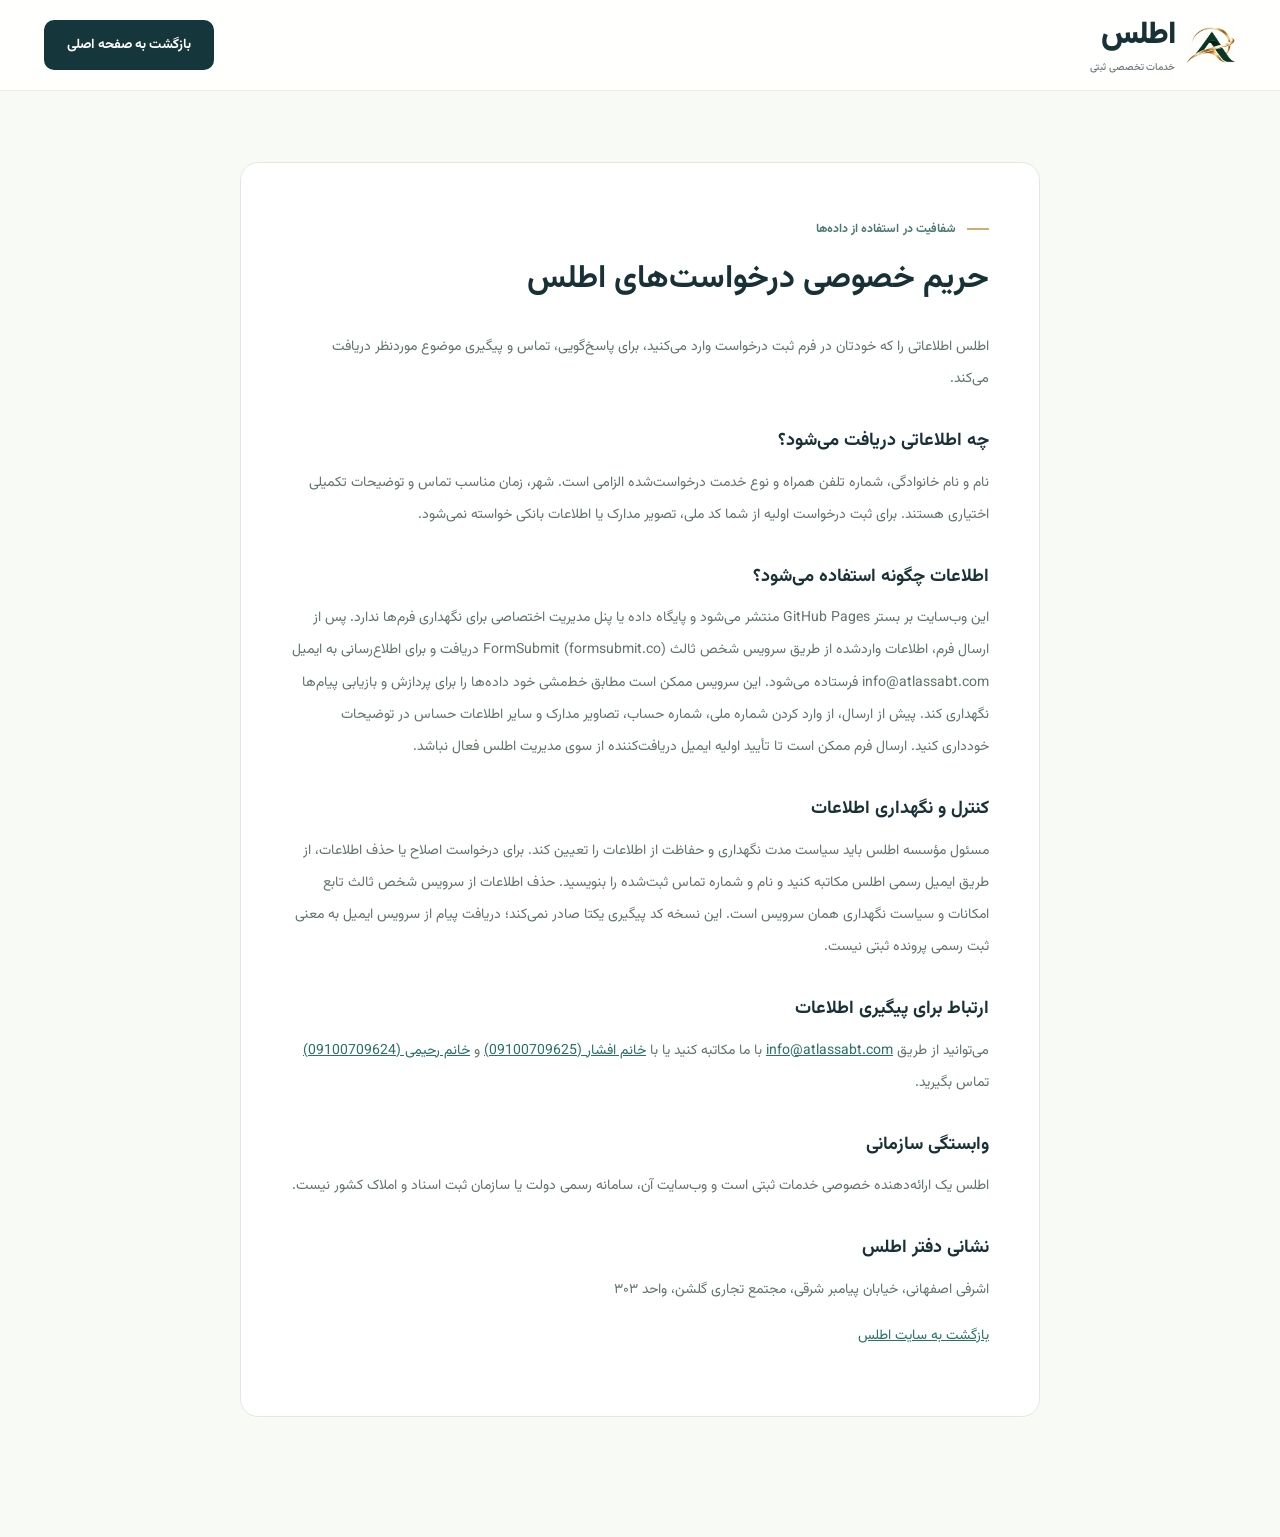
==== commit 6c3f6326: "Update Email Address" ====
--- a/privacy.html
+++ b/privacy.html
@@ -1 +1 @@
-<!doctype html><html lang="fa" dir="rtl"><head><meta charset="utf-8"><meta name="viewport" content="width=device-width, initial-scale=1"><meta name="robots" content="noindex"><title>حریم خصوصی | اطلس</title><link rel="preconnect" href="https://fonts.googleapis.com"><link rel="preconnect" href="https://fonts.gstatic.com" crossorigin><link href="https://fonts.googleapis.com/css2?family=Vazirmatn:wght@300;400;500;600;700;800;900&display=swap" rel="stylesheet"><link rel="stylesheet" href="assets/style.css"><link rel="icon" href="assets/favicon.png" type="image/png"></head><body><header class="site-header"><div class="container header-inner"><a class="brand" href="index.html"><span class="brand-mark brand-mark--logo" aria-hidden="true"><img src="assets/atlas-mark.webp" alt="" width="50" height="50" /></span><span class="brand-text"><strong>اطلس</strong><small>خدمات تخصصی ثبتی</small></span></a><a class="button button--header" href="index.html">بازگشت به صفحه اصلی</a></div></header><main class="privacy-main"><div class="container"><article class="privacy-article"><div class="eyebrow eyebrow--dark"><span class="eyebrow__line"></span> شفافیت در استفاده از داده‌ها</div><h1>حریم خصوصی درخواست‌های اطلس</h1><p>اطلس اطلاعاتی را که خودتان در فرم ثبت درخواست وارد می‌کنید، برای پاسخ‌گویی، تماس و پیگیری موضوع موردنظر دریافت می‌کند.</p><h2>چه اطلاعاتی دریافت می‌شود؟</h2><p>نام و نام خانوادگی، شماره تلفن همراه و نوع خدمت درخواست‌شده الزامی است. شهر، زمان مناسب تماس و توضیحات تکمیلی اختیاری هستند. برای ثبت درخواست اولیه از شما کد ملی، تصویر مدارک یا اطلاعات بانکی خواسته نمی‌شود.</p><h2>اطلاعات چگونه استفاده می‌شود؟</h2><p>این وب‌سایت بر بستر GitHub Pages منتشر می‌شود و پایگاه داده یا پنل مدیریت اختصاصی برای نگهداری فرم‌ها ندارد. پس از ارسال فرم، اطلاعات واردشده از طریق سرویس شخص ثالث FormSubmit (formsubmit.co) دریافت و برای اطلاع‌رسانی به ایمیل Atlascompanyinfo@proton.me فرستاده می‌شود. این سرویس ممکن است مطابق خط‌مشی خود داده‌ها را برای پردازش و بازیابی پیام‌ها نگهداری کند. پیش از ارسال، از وارد کردن شماره ملی، شماره حساب، تصاویر مدارک و سایر اطلاعات حساس در توضیحات خودداری کنید. ارسال فرم ممکن است تا تأیید اولیه ایمیل دریافت‌کننده از سوی مدیریت اطلس فعال نباشد.</p><h2>کنترل و نگهداری اطلاعات</h2><p>مسئول مؤسسه اطلس باید سیاست مدت نگهداری و حفاظت از اطلاعات را تعیین کند. برای درخواست اصلاح یا حذف اطلاعات، از طریق ایمیل رسمی اطلس مکاتبه کنید و نام و شماره تماس ثبت‌شده را بنویسید. حذف اطلاعات از سرویس شخص ثالث تابع امکانات و سیاست نگهداری همان سرویس است. این نسخه کد پیگیری یکتا صادر نمی‌کند؛ دریافت پیام از سرویس ایمیل به معنی ثبت رسمی پرونده ثبتی نیست.</p><h2>ارتباط برای پیگیری اطلاعات</h2><p>می‌توانید از طریق <a href="mailto:Atlascompanyinfo@proton.me">Atlascompanyinfo@proton.me</a> با ما مکاتبه کنید یا با <a href="tel:+989100709625">خانم افشار (09100709625)</a> و <a href="tel:+989100709624">خانم رحیمی (09100709624)</a> تماس بگیرید.</p><h2>وابستگی سازمانی</h2><p>اطلس یک ارائه‌دهنده خصوصی خدمات ثبتی است و وب‌سایت آن، سامانه رسمی دولت یا سازمان ثبت اسناد و املاک کشور نیست.</p><h2>نشانی دفتر اطلس</h2><p>اشرفی اصفهانی، خیابان پیامبر شرقی، مجتمع تجاری گلشن، واحد ۳۰۳</p><p><a href="index.html">بازگشت به سایت اطلس</a></p></article></div></main></body></html>
+<!doctype html><html lang="fa" dir="rtl"><head><meta charset="utf-8"><meta name="viewport" content="width=device-width, initial-scale=1"><meta name="robots" content="noindex"><title>حریم خصوصی | اطلس</title><link rel="preconnect" href="https://fonts.googleapis.com"><link rel="preconnect" href="https://fonts.gstatic.com" crossorigin><link href="https://fonts.googleapis.com/css2?family=Vazirmatn:wght@300;400;500;600;700;800;900&display=swap" rel="stylesheet"><link rel="stylesheet" href="assets/style.css"><link rel="icon" href="assets/favicon.png" type="image/png"></head><body><header class="site-header"><div class="container header-inner"><a class="brand" href="index.html"><span class="brand-mark brand-mark--logo" aria-hidden="true"><img src="assets/atlas-mark.webp" alt="" width="50" height="50" /></span><span class="brand-text"><strong>اطلس</strong><small>خدمات تخصصی ثبتی</small></span></a><a class="button button--header" href="index.html">بازگشت به صفحه اصلی</a></div></header><main class="privacy-main"><div class="container"><article class="privacy-article"><div class="eyebrow eyebrow--dark"><span class="eyebrow__line"></span> شفافیت در استفاده از داده‌ها</div><h1>حریم خصوصی درخواست‌های اطلس</h1><p>اطلس اطلاعاتی را که خودتان در فرم ثبت درخواست وارد می‌کنید، برای پاسخ‌گویی، تماس و پیگیری موضوع موردنظر دریافت می‌کند.</p><h2>چه اطلاعاتی دریافت می‌شود؟</h2><p>نام و نام خانوادگی، شماره تلفن همراه و نوع خدمت درخواست‌شده الزامی است. شهر، زمان مناسب تماس و توضیحات تکمیلی اختیاری هستند. برای ثبت درخواست اولیه از شما کد ملی، تصویر مدارک یا اطلاعات بانکی خواسته نمی‌شود.</p><h2>اطلاعات چگونه استفاده می‌شود؟</h2><p>این وب‌سایت بر بستر GitHub Pages منتشر می‌شود و پایگاه داده یا پنل مدیریت اختصاصی برای نگهداری فرم‌ها ندارد. پس از ارسال فرم، اطلاعات واردشده از طریق سرویس شخص ثالث FormSubmit (formsubmit.co) دریافت و برای اطلاع‌رسانی به ایمیل info@atlassabt.com فرستاده می‌شود. این سرویس ممکن است مطابق خط‌مشی خود داده‌ها را برای پردازش و بازیابی پیام‌ها نگهداری کند. پیش از ارسال، از وارد کردن شماره ملی، شماره حساب، تصاویر مدارک و سایر اطلاعات حساس در توضیحات خودداری کنید. ارسال فرم ممکن است تا تأیید اولیه ایمیل دریافت‌کننده از سوی مدیریت اطلس فعال نباشد.</p><h2>کنترل و نگهداری اطلاعات</h2><p>مسئول مؤسسه اطلس باید سیاست مدت نگهداری و حفاظت از اطلاعات را تعیین کند. برای درخواست اصلاح یا حذف اطلاعات، از طریق ایمیل رسمی اطلس مکاتبه کنید و نام و شماره تماس ثبت‌شده را بنویسید. حذف اطلاعات از سرویس شخص ثالث تابع امکانات و سیاست نگهداری همان سرویس است. این نسخه کد پیگیری یکتا صادر نمی‌کند؛ دریافت پیام از سرویس ایمیل به معنی ثبت رسمی پرونده ثبتی نیست.</p><h2>ارتباط برای پیگیری اطلاعات</h2><p>می‌توانید از طریق <a href="mailto:info@atlassabt.com">info@atlassabt.com</a> با ما مکاتبه کنید یا با <a href="tel:+989100709625">خانم افشار (09100709625)</a> و <a href="tel:+989100709624">خانم رحیمی (09100709624)</a> تماس بگیرید.</p><h2>وابستگی سازمانی</h2><p>اطلس یک ارائه‌دهنده خصوصی خدمات ثبتی است و وب‌سایت آن، سامانه رسمی دولت یا سازمان ثبت اسناد و املاک کشور نیست.</p><h2>نشانی دفتر اطلس</h2><p>اشرفی اصفهانی، خیابان پیامبر شرقی، مجتمع تجاری گلشن، واحد ۳۰۳</p><p><a href="index.html">بازگشت به سایت اطلس</a></p></article></div></main></body></html>
